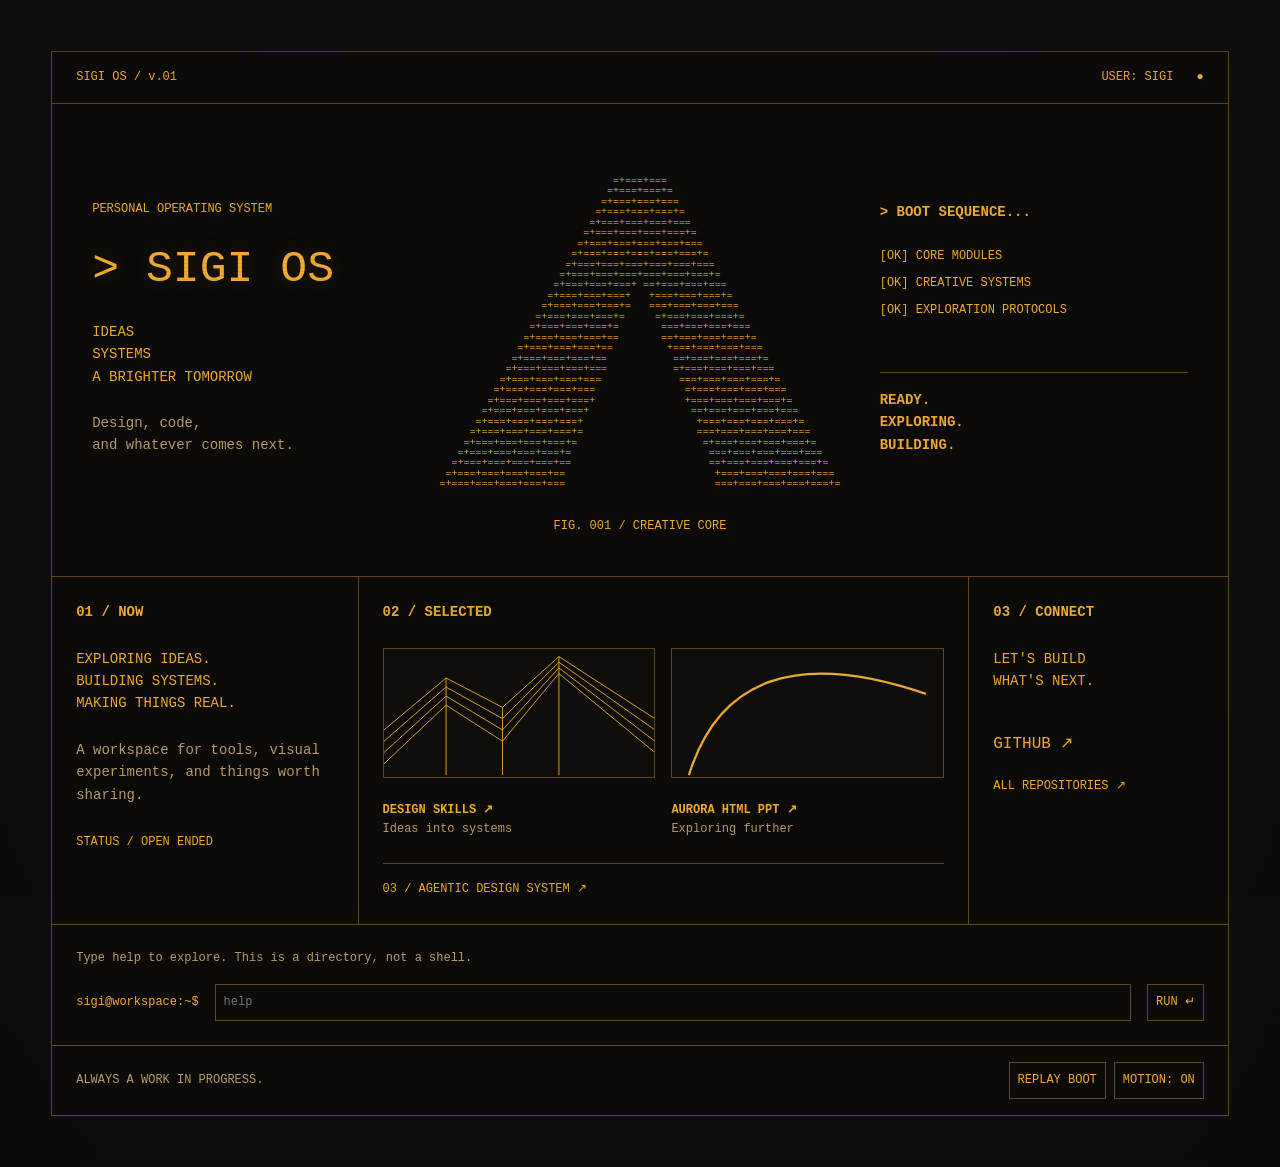
==== site/index.html @ 966943d6 "Complete SIGI OS profile and personal website" ====
<!doctype html>
<html lang="en"><head><meta charset="utf-8"><meta name="viewport" content="width=device-width,initial-scale=1"><meta name="description" content="Sigi's personal workspace for design, code and experiments."><meta name="theme-color" content="#0c0b09"><title>SIGI OS / Personal System</title><link rel="icon" href="../assets/avatar.png"><link rel="stylesheet" href="styles.css"><script src="app.js" defer></script></head>
<body><a class="skip" href="#projects">Skip to projects</a><main class="system"><header class="bar"><span>SIGI OS / v.01</span><span>USER: SIGI <span class="dot">●</span></span></header><section class="hero" aria-label="Personal system"><div class="identity"><p class="eyebrow">PERSONAL OPERATING SYSTEM</p><h1>&gt; SIGI OS</h1><p>IDEAS<br>SYSTEMS<br>A BRIGHTER TOMORROW</p><p class="muted">Design, code,<br>and whatever comes next.</p></div><div class="core"><pre id="core" aria-hidden="true"></pre><span class="core-label">FIG. 001 / CREATIVE CORE</span></div><div class="boot"><h2>&gt; BOOT SEQUENCE...</h2><ol id="logs"><li>[OK] CORE MODULES</li><li>[OK] CREATIVE SYSTEMS</li><li>[OK] EXPLORATION PROTOCOLS</li><li>[OK] FUTURE INTERFACE</li></ol><p class="ready">READY.<br>EXPLORING.<br>BUILDING.</p></div></section><div class="modules"><section class="now"><h2>01 / NOW</h2><p>EXPLORING IDEAS.<br>BUILDING SYSTEMS.<br>MAKING THINGS REAL.</p><p class="muted">A workspace for tools, visual experiments, and things worth sharing.</p><span class="tag">STATUS / OPEN ENDED</span></section><section id="projects" class="selected"><h2>02 / SELECTED</h2><div class="artifacts"><a class="artifact" href="https://github.com/itsSIGI/sigi-design-skills"><svg viewBox="0 0 240 110" aria-hidden="true"><g class="terrain"><path d="M0 100L55 48L105 80L155 20L240 90M0 90L55 40L105 70L155 15L240 80M0 80L55 32L105 60L155 10L240 70M0 70L55 24L105 50L155 5L240 60M55 24V110M105 50V110M155 5V110"/></g></svg><h3>DESIGN SKILLS ↗</h3><p>Ideas into systems</p></a><a class="artifact" href="https://github.com/itsSIGI/aurora-html-ppt"><svg viewBox="0 0 240 110" aria-hidden="true"><path class="orbit" d="M15 110Q55 -20 225 38"/></svg><h3>AURORA HTML PPT ↗</h3><p>Exploring further</p></a></div><a class="foundation" href="https://github.com/itsSIGI/agentic-design-system-skill">03 / AGENTIC DESIGN SYSTEM ↗</a></section><section class="connect"><h2>03 / CONNECT</h2><p>LET'S BUILD<br>WHAT'S NEXT.</p><a class="connect-link" href="https://github.com/itsSIGI">GITHUB ↗</a><a class="sub-link" href="https://github.com/itsSIGI?tab=repositories">ALL REPOSITORIES ↗</a></section></div><section class="terminal" aria-label="Interactive directory"><div id="output" role="log" aria-live="polite">Type help to explore. This is a directory, not a shell.</div><form id="command-form"><label for="command">sigi@workspace:~$</label><input id="command" autocomplete="off" spellcheck="false" placeholder="help" maxlength="80"><button type="submit">RUN ↵</button></form></section><footer><span>ALWAYS A WORK IN PROGRESS.</span><div><button id="replay" type="button">REPLAY BOOT</button><button id="motion" type="button" aria-pressed="false">MOTION: ON</button></div></footer></main></body></html>
---- site/styles.css ----
:root{--bg:#0c0b09;--surface:#100e0b;--amber:#efaa32;--muted:#b89b6d;--line:#62451e;--hover:#21190e;--glow:0 0 18px #efaa3229;--font:"Courier New",Courier,monospace;--small:12px;--body:14px;--heading:16px;--title:clamp(30px,3.5vw,52px);--s1:8px;--s2:16px;--s3:24px;--s4:40px;--weight:400;--strong:700;--radius:0px}
*{box-sizing:border-box}html{scroll-behavior:smooth}body{margin:0;background:radial-gradient(ellipse at 50% 20%,var(--surface),var(--bg));color:var(--amber);font-family:var(--font);font-size:var(--body);font-weight:var(--weight);line-height:1.6;min-height:100vh;padding:4vw}body::after{content:"";position:fixed;inset:0;pointer-events:none;background:repeating-linear-gradient(transparent 0 3px,#00000022 3px 4px);opacity:.4}.system{max-width:1440px;margin:auto;border:1px solid var(--line);background:var(--bg)}.bar,footer{display:flex;justify-content:space-between;align-items:center;padding:var(--s2) var(--s3);font-size:var(--small)}.bar{border-bottom:1px solid var(--line)}.dot{margin-left:var(--s2)}.hero{display:grid;grid-template-columns:1fr 1.4fr 1fr;align-items:center;min-height:430px;padding:var(--s4);gap:var(--s3)}h1{font-size:var(--title);font-weight:var(--weight);line-height:1.2;white-space:nowrap;margin:var(--s3) 0;text-shadow:var(--glow)}h2,h3{font-size:var(--heading);font-weight:var(--strong);margin:0 0 var(--s3)}h3{font-size:var(--small);margin:var(--s2) 0 0}p{margin:0 0 var(--s3)}.eyebrow,.core-label,.tag{font-size:var(--small)}.muted{color:var(--muted)}.core{text-align:center;overflow:hidden}pre{font-family:var(--font);font-size:clamp(7px,.78vw,12px);line-height:1.05;white-space:pre;text-shadow:var(--glow);margin:0 0 var(--s3);min-height:245px}.boot h2{font-size:var(--body)}ol{list-style:none;padding:0;margin:0;font-size:var(--small)}ol li{margin:var(--s1) 0;transition:opacity .2s}ol li.pending{opacity:0}.ready{border-top:1px solid var(--line);padding-top:var(--s2);margin-top:var(--s3);font-weight:var(--strong)}.modules{display:grid;grid-template-columns:1fr 2fr .85fr;border-top:1px solid var(--line)}.modules>section{padding:var(--s3);min-width:0}.modules>section+section{border-left:1px solid var(--line)}.modules h2{font-size:var(--body)}.artifacts{display:grid;grid-template-columns:1fr 1fr;gap:var(--s2)}a{color:var(--amber);text-decoration:none}a:hover{text-decoration:underline}.artifact svg{width:100%;height:130px;border:1px solid var(--line);background:var(--surface)}.terrain,.orbit{fill:none;stroke:var(--amber);stroke-width:.8}.orbit{stroke-width:2}.artifact p{font-size:var(--small);color:var(--muted)}.foundation{display:block;border-top:1px solid var(--line);padding-top:var(--s2);font-size:var(--small)}.connect-link{display:block;font-size:var(--heading);margin:var(--s4) 0 var(--s2)}.sub-link{font-size:var(--small)}.terminal{padding:var(--s3);border-top:1px solid var(--line);font-size:var(--small)}#output{white-space:pre-wrap;color:var(--muted);max-height:200px;overflow:auto;margin-bottom:var(--s2)}form{display:flex;gap:var(--s2);align-items:center}input,button{font:inherit;color:var(--amber);background:transparent;border:1px solid var(--line);border-radius:var(--radius);padding:var(--s1);font-size:var(--small)}input{flex:1;min-width:0}button{cursor:pointer}button:hover{background:var(--hover)}:focus-visible{outline:2px solid var(--amber);outline-offset:4px}footer{border-top:1px solid var(--line);color:var(--muted)}footer div{display:flex;gap:var(--s1)}.skip{position:absolute;top:-100px}.skip:focus{top:var(--s1);left:var(--s1);background:var(--bg);padding:var(--s2);z-index:5}
@media(max-width:800px){body{padding:var(--s2)}.hero{grid-template-columns:1fr 1fr;padding:var(--s3);gap:var(--s2)}.core{grid-column:2;grid-row:1/3}pre{font-size:8px;min-height:240px}.boot{grid-column:1}.modules{grid-template-columns:1fr}.modules>section+section{border-left:0;border-top:1px solid var(--line)}.connect-link{margin:var(--s2) 0}.bar{font-size:10px}footer{align-items:start;gap:var(--s2);flex-direction:column}form{flex-wrap:wrap}form label{width:100%}}
@media(max-width:480px){.hero{grid-template-columns:1fr}.core{grid-column:1;grid-row:2}pre{font-size:7px;min-height:245px}.boot{grid-row:3}.artifacts{grid-template-columns:1fr 1fr}.artifact svg{height:100px}h1{font-size:var(--title)}}
@media(prefers-reduced-motion:reduce){html{scroll-behavior:auto}ol li{transition:none}}
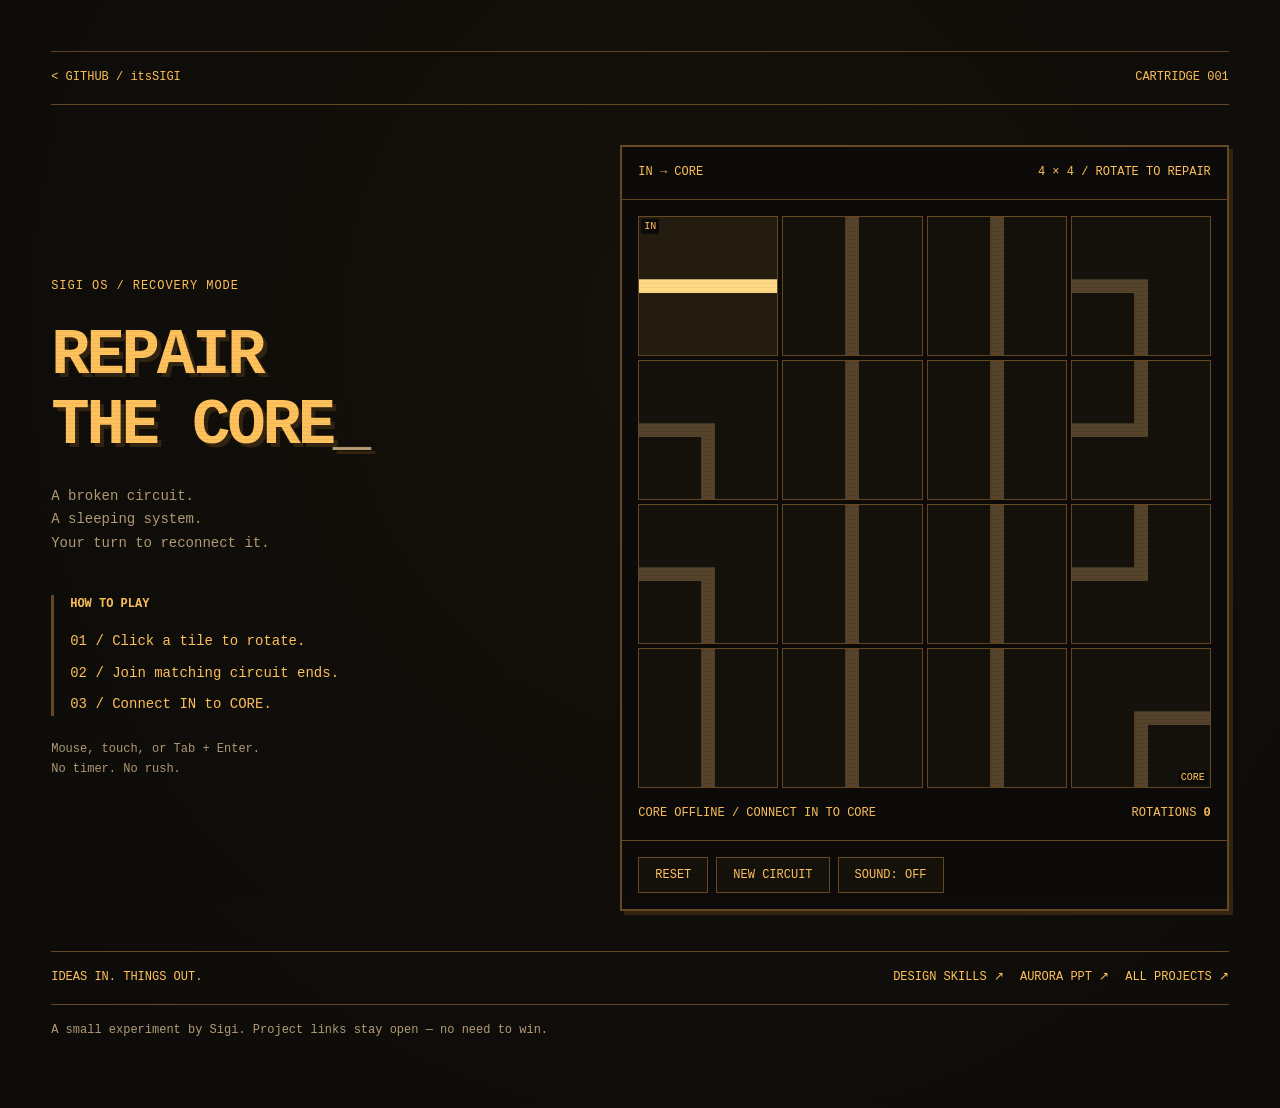
==== commit 3be01e03: "Complete SIGI OS profile and personal website" ====
--- a/site/index.html
+++ b/site/index.html
@@ -1,3 +1 @@
-<!doctype html>
-<html lang="en"><head><meta charset="utf-8"><meta name="viewport" content="width=device-width,initial-scale=1"><meta name="description" content="Sigi's personal workspace for design, code and experiments."><meta name="theme-color" content="#0c0b09"><title>SIGI OS / Personal System</title><link rel="icon" href="../assets/avatar.png"><link rel="stylesheet" href="styles.css"><script src="app.js" defer></script></head>
-<body><a class="skip" href="#projects">Skip to projects</a><main class="system"><header class="bar"><span>SIGI OS / v.01</span><span>USER: SIGI <span class="dot">●</span></span></header><section class="hero" aria-label="Personal system"><div class="identity"><p class="eyebrow">PERSONAL OPERATING SYSTEM</p><h1>&gt; SIGI OS</h1><p>IDEAS<br>SYSTEMS<br>A BRIGHTER TOMORROW</p><p class="muted">Design, code,<br>and whatever comes next.</p></div><div class="core"><pre id="core" aria-hidden="true"></pre><span class="core-label">FIG. 001 / CREATIVE CORE</span></div><div class="boot"><h2>&gt; BOOT SEQUENCE...</h2><ol id="logs"><li>[OK] CORE MODULES</li><li>[OK] CREATIVE SYSTEMS</li><li>[OK] EXPLORATION PROTOCOLS</li><li>[OK] FUTURE INTERFACE</li></ol><p class="ready">READY.<br>EXPLORING.<br>BUILDING.</p></div></section><div class="modules"><section class="now"><h2>01 / NOW</h2><p>EXPLORING IDEAS.<br>BUILDING SYSTEMS.<br>MAKING THINGS REAL.</p><p class="muted">A workspace for tools, visual experiments, and things worth sharing.</p><span class="tag">STATUS / OPEN ENDED</span></section><section id="projects" class="selected"><h2>02 / SELECTED</h2><div class="artifacts"><a class="artifact" href="https://github.com/itsSIGI/sigi-design-skills"><svg viewBox="0 0 240 110" aria-hidden="true"><g class="terrain"><path d="M0 100L55 48L105 80L155 20L240 90M0 90L55 40L105 70L155 15L240 80M0 80L55 32L105 60L155 10L240 70M0 70L55 24L105 50L155 5L240 60M55 24V110M105 50V110M155 5V110"/></g></svg><h3>DESIGN SKILLS ↗</h3><p>Ideas into systems</p></a><a class="artifact" href="https://github.com/itsSIGI/aurora-html-ppt"><svg viewBox="0 0 240 110" aria-hidden="true"><path class="orbit" d="M15 110Q55 -20 225 38"/></svg><h3>AURORA HTML PPT ↗</h3><p>Exploring further</p></a></div><a class="foundation" href="https://github.com/itsSIGI/agentic-design-system-skill">03 / AGENTIC DESIGN SYSTEM ↗</a></section><section class="connect"><h2>03 / CONNECT</h2><p>LET'S BUILD<br>WHAT'S NEXT.</p><a class="connect-link" href="https://github.com/itsSIGI">GITHUB ↗</a><a class="sub-link" href="https://github.com/itsSIGI?tab=repositories">ALL REPOSITORIES ↗</a></section></div><section class="terminal" aria-label="Interactive directory"><div id="output" role="log" aria-live="polite">Type help to explore. This is a directory, not a shell.</div><form id="command-form"><label for="command">sigi@workspace:~$</label><input id="command" autocomplete="off" spellcheck="false" placeholder="help" maxlength="80"><button type="submit">RUN ↵</button></form></section><footer><span>ALWAYS A WORK IN PROGRESS.</span><div><button id="replay" type="button">REPLAY BOOT</button><button id="motion" type="button" aria-pressed="false">MOTION: ON</button></div></footer></main></body></html>
+<!doctype html><html lang="en"><head><meta charset="utf-8"><meta name="viewport" content="width=device-width,initial-scale=1"><meta name="theme-color" content="#0c0b09"><meta name="description" content="Repair the SIGI OS core. A small 8-bit circuit puzzle."><title>SIGI OS / Core Repair</title><link rel="icon" href="../assets/avatar.png"><link rel="stylesheet" href="styles.css"><script src="game.js" defer></script></head><body><main class="system"><header><a href="https://github.com/itsSIGI">&lt; GITHUB / itsSIGI</a><span>CARTRIDGE 001</span></header><section class="game-layout"><div class="intro"><p class="eyebrow">SIGI OS / RECOVERY MODE</p><h1>REPAIR<br>THE CORE<span class="cursor">_</span></h1><p class="brief">A broken circuit.<br>A sleeping system.<br>Your turn to reconnect it.</p><div class="instructions"><h2>HOW TO PLAY</h2><p>01 / Click a tile to rotate.</p><p>02 / Join matching circuit ends.</p><p>03 / Connect IN to CORE.</p></div><p class="hint">Mouse, touch, or Tab + Enter.<br>No timer. No rush.</p></div><section class="console" aria-label="Circuit puzzle"><div class="console-bar"><span>IN → CORE</span><span>4 × 4 / ROTATE TO REPAIR</span></div><div id="board" aria-label="Circuit modules"></div><div class="readout"><p id="status" role="status" aria-live="polite">CORE OFFLINE / AWAITING REPAIR</p><span>ROTATIONS <b id="moves">0</b></span></div><div class="controls"><button id="reset" type="button">RESET</button><button id="new-game" type="button">NEW CIRCUIT</button><button id="sound" type="button" aria-pressed="false">SOUND: OFF</button></div></section></section><footer><span>IDEAS IN. THINGS OUT.</span><nav aria-label="Projects"><a href="https://github.com/itsSIGI/sigi-design-skills">DESIGN SKILLS ↗</a><a href="https://github.com/itsSIGI/aurora-html-ppt">AURORA PPT ↗</a><a href="https://github.com/itsSIGI?tab=repositories">ALL PROJECTS ↗</a></nav></footer><p class="note">A small experiment by Sigi. Project links stay open — no need to win.</p></main></body></html>
--- a/site/styles.css
+++ b/site/styles.css
@@ -1,5 +1,3 @@
-:root{--bg:#0c0b09;--surface:#100e0b;--amber:#efaa32;--muted:#b89b6d;--line:#62451e;--hover:#21190e;--glow:0 0 18px #efaa3229;--font:"Courier New",Courier,monospace;--small:12px;--body:14px;--heading:16px;--title:clamp(30px,3.5vw,52px);--s1:8px;--s2:16px;--s3:24px;--s4:40px;--weight:400;--strong:700;--radius:0px}
-*{box-sizing:border-box}html{scroll-behavior:smooth}body{margin:0;background:radial-gradient(ellipse at 50% 20%,var(--surface),var(--bg));color:var(--amber);font-family:var(--font);font-size:var(--body);font-weight:var(--weight);line-height:1.6;min-height:100vh;padding:4vw}body::after{content:"";position:fixed;inset:0;pointer-events:none;background:repeating-linear-gradient(transparent 0 3px,#00000022 3px 4px);opacity:.4}.system{max-width:1440px;margin:auto;border:1px solid var(--line);background:var(--bg)}.bar,footer{display:flex;justify-content:space-between;align-items:center;padding:var(--s2) var(--s3);font-size:var(--small)}.bar{border-bottom:1px solid var(--line)}.dot{margin-left:var(--s2)}.hero{display:grid;grid-template-columns:1fr 1.4fr 1fr;align-items:center;min-height:430px;padding:var(--s4);gap:var(--s3)}h1{font-size:var(--title);font-weight:var(--weight);line-height:1.2;white-space:nowrap;margin:var(--s3) 0;text-shadow:var(--glow)}h2,h3{font-size:var(--heading);font-weight:var(--strong);margin:0 0 var(--s3)}h3{font-size:var(--small);margin:var(--s2) 0 0}p{margin:0 0 var(--s3)}.eyebrow,.core-label,.tag{font-size:var(--small)}.muted{color:var(--muted)}.core{text-align:center;overflow:hidden}pre{font-family:var(--font);font-size:clamp(7px,.78vw,12px);line-height:1.05;white-space:pre;text-shadow:var(--glow);margin:0 0 var(--s3);min-height:245px}.boot h2{font-size:var(--body)}ol{list-style:none;padding:0;margin:0;font-size:var(--small)}ol li{margin:var(--s1) 0;transition:opacity .2s}ol li.pending{opacity:0}.ready{border-top:1px solid var(--line);padding-top:var(--s2);margin-top:var(--s3);font-weight:var(--strong)}.modules{display:grid;grid-template-columns:1fr 2fr .85fr;border-top:1px solid var(--line)}.modules>section{padding:var(--s3);min-width:0}.modules>section+section{border-left:1px solid var(--line)}.modules h2{font-size:var(--body)}.artifacts{display:grid;grid-template-columns:1fr 1fr;gap:var(--s2)}a{color:var(--amber);text-decoration:none}a:hover{text-decoration:underline}.artifact svg{width:100%;height:130px;border:1px solid var(--line);background:var(--surface)}.terrain,.orbit{fill:none;stroke:var(--amber);stroke-width:.8}.orbit{stroke-width:2}.artifact p{font-size:var(--small);color:var(--muted)}.foundation{display:block;border-top:1px solid var(--line);padding-top:var(--s2);font-size:var(--small)}.connect-link{display:block;font-size:var(--heading);margin:var(--s4) 0 var(--s2)}.sub-link{font-size:var(--small)}.terminal{padding:var(--s3);border-top:1px solid var(--line);font-size:var(--small)}#output{white-space:pre-wrap;color:var(--muted);max-height:200px;overflow:auto;margin-bottom:var(--s2)}form{display:flex;gap:var(--s2);align-items:center}input,button{font:inherit;color:var(--amber);background:transparent;border:1px solid var(--line);border-radius:var(--radius);padding:var(--s1);font-size:var(--small)}input{flex:1;min-width:0}button{cursor:pointer}button:hover{background:var(--hover)}:focus-visible{outline:2px solid var(--amber);outline-offset:4px}footer{border-top:1px solid var(--line);color:var(--muted)}footer div{display:flex;gap:var(--s1)}.skip{position:absolute;top:-100px}.skip:focus{top:var(--s1);left:var(--s1);background:var(--bg);padding:var(--s2);z-index:5}
-@media(max-width:800px){body{padding:var(--s2)}.hero{grid-template-columns:1fr 1fr;padding:var(--s3);gap:var(--s2)}.core{grid-column:2;grid-row:1/3}pre{font-size:8px;min-height:240px}.boot{grid-column:1}.modules{grid-template-columns:1fr}.modules>section+section{border-left:0;border-top:1px solid var(--line)}.connect-link{margin:var(--s2) 0}.bar{font-size:10px}footer{align-items:start;gap:var(--s2);flex-direction:column}form{flex-wrap:wrap}form label{width:100%}}
-@media(max-width:480px){.hero{grid-template-columns:1fr}.core{grid-column:1;grid-row:2}pre{font-size:7px;min-height:245px}.boot{grid-row:3}.artifacts{grid-template-columns:1fr 1fr}.artifact svg{height:100px}h1{font-size:var(--title)}}
-@media(prefers-reduced-motion:reduce){html{scroll-behavior:auto}ol li{transition:none}}
+:root{--bg:#0c0b09;--surface:#15110b;--ink:#ffc15c;--muted:#b29b75;--border:#664822;--dim:#55432b;--power:#ffda85;--hover:#251c10;--font:"Courier New",Courier,monospace;--s1:8px;--s2:16px;--s3:24px;--s4:40px;--small:12px;--body:14px;--title:clamp(34px,5vw,70px);--weight:700;--shadow:4px 4px 0 #332411}
+*{box-sizing:border-box}body{margin:0;min-height:100vh;padding:4vw;background:radial-gradient(ellipse at 55% 30%,var(--surface),var(--bg));color:var(--ink);font:var(--body)/1.65 var(--font)}body:after{content:"";position:fixed;inset:0;pointer-events:none;background:repeating-linear-gradient(transparent 0 3px,#00000026 3px 4px);opacity:.35}.system{max-width:1180px;margin:auto}header,footer{display:flex;justify-content:space-between;align-items:center;gap:var(--s2);border-block:1px solid var(--border);padding:var(--s2) 0;font-size:var(--small)}a{color:var(--ink);text-decoration:none}a:hover{text-decoration:underline}.game-layout{display:grid;grid-template-columns:1fr 1.15fr;gap:var(--s4);padding:var(--s4) 0;align-items:center}.eyebrow{font-size:var(--small);letter-spacing:.08em}h1{font-size:var(--title);line-height:1.1;letter-spacing:-.05em;margin:var(--s3) 0;text-shadow:var(--shadow)}.cursor{color:var(--muted)}.brief{font-size:var(--body);color:var(--muted)}h2{font-size:var(--small);margin:0 0 var(--s2)}.instructions{border-left:3px solid var(--border);padding-left:var(--s2);margin:var(--s4) 0 var(--s3)}.instructions p{margin:var(--s1) 0}.hint,.note{font-size:var(--small);color:var(--muted)}.console{border:2px solid var(--border);box-shadow:var(--shadow);background:var(--bg);min-width:0}.console-bar{padding:var(--s2);display:flex;justify-content:space-between;font-size:var(--small);gap:var(--s1);border-bottom:1px solid var(--border)}#board{display:grid;grid-template-columns:repeat(4,1fr);gap:4px;padding:var(--s2);aspect-ratio:1}.tile{position:relative;aspect-ratio:1;border:1px solid var(--border);background:var(--surface);padding:0;cursor:pointer;color:var(--dim);min-width:0}.tile:hover{background:var(--hover)}.tile svg{width:100%;height:100%;display:block}.tile svg path,.tile svg line{stroke:currentColor;stroke-width:10;fill:none;stroke-linecap:square}.tile svg circle{fill:currentColor}.tile.connected{color:var(--power);background:var(--hover)}.tile.source:before,.tile.target:after{position:absolute;font-size:10px;color:var(--ink);background:var(--bg);padding:0 3px;z-index:1}.tile.source:before{content:"IN";left:2px;top:2px}.tile.target:after{content:"CORE";right:2px;bottom:2px}.tile:disabled{cursor:default}.restored{box-shadow:inset 0 0 0 2px var(--power)}.readout{padding:0 var(--s2) var(--s2);font-size:var(--small);display:flex;flex-wrap:wrap;justify-content:space-between;gap:var(--s1)}.readout p{margin:0;max-width:100%}.controls{display:flex;gap:var(--s1);padding:var(--s2);border-top:1px solid var(--border);flex-wrap:wrap}button{font:var(--small)/1.5 var(--font);color:var(--ink);border:1px solid var(--border);background:var(--surface);padding:var(--s1) var(--s2);cursor:pointer}button:hover{background:var(--hover)}:focus-visible{outline:2px solid var(--power);outline-offset:3px}nav{display:flex;gap:var(--s2);flex-wrap:wrap}.note{margin:var(--s2) 0}
+@media(max-width:760px){body{padding:var(--s2)}.game-layout{grid-template-columns:1fr;gap:var(--s3);padding:var(--s3) 0}.intro{display:grid;grid-template-columns:1fr 1fr;gap:0 var(--s2)}.eyebrow,h1{grid-column:1/-1}h1{font-size:var(--title);margin:var(--s1) 0 var(--s2)}h1 br{display:none}h1 br:after{content:" "}.instructions{margin:0 0 var(--s2)}.hint{grid-column:1/-1}footer{align-items:flex-start;flex-direction:column}.console{max-width:520px;width:100%;justify-self:center}.console-bar{font-size:10px}}@media(max-width:400px){.intro{display:block}.brief{display:none}.instructions{margin-top:var(--s2)}.controls button{padding:var(--s1)}h1{font-size:32px}#board{padding:var(--s1)}}@media(prefers-reduced-motion:reduce){*{animation:none!important;transition:none!important}}
